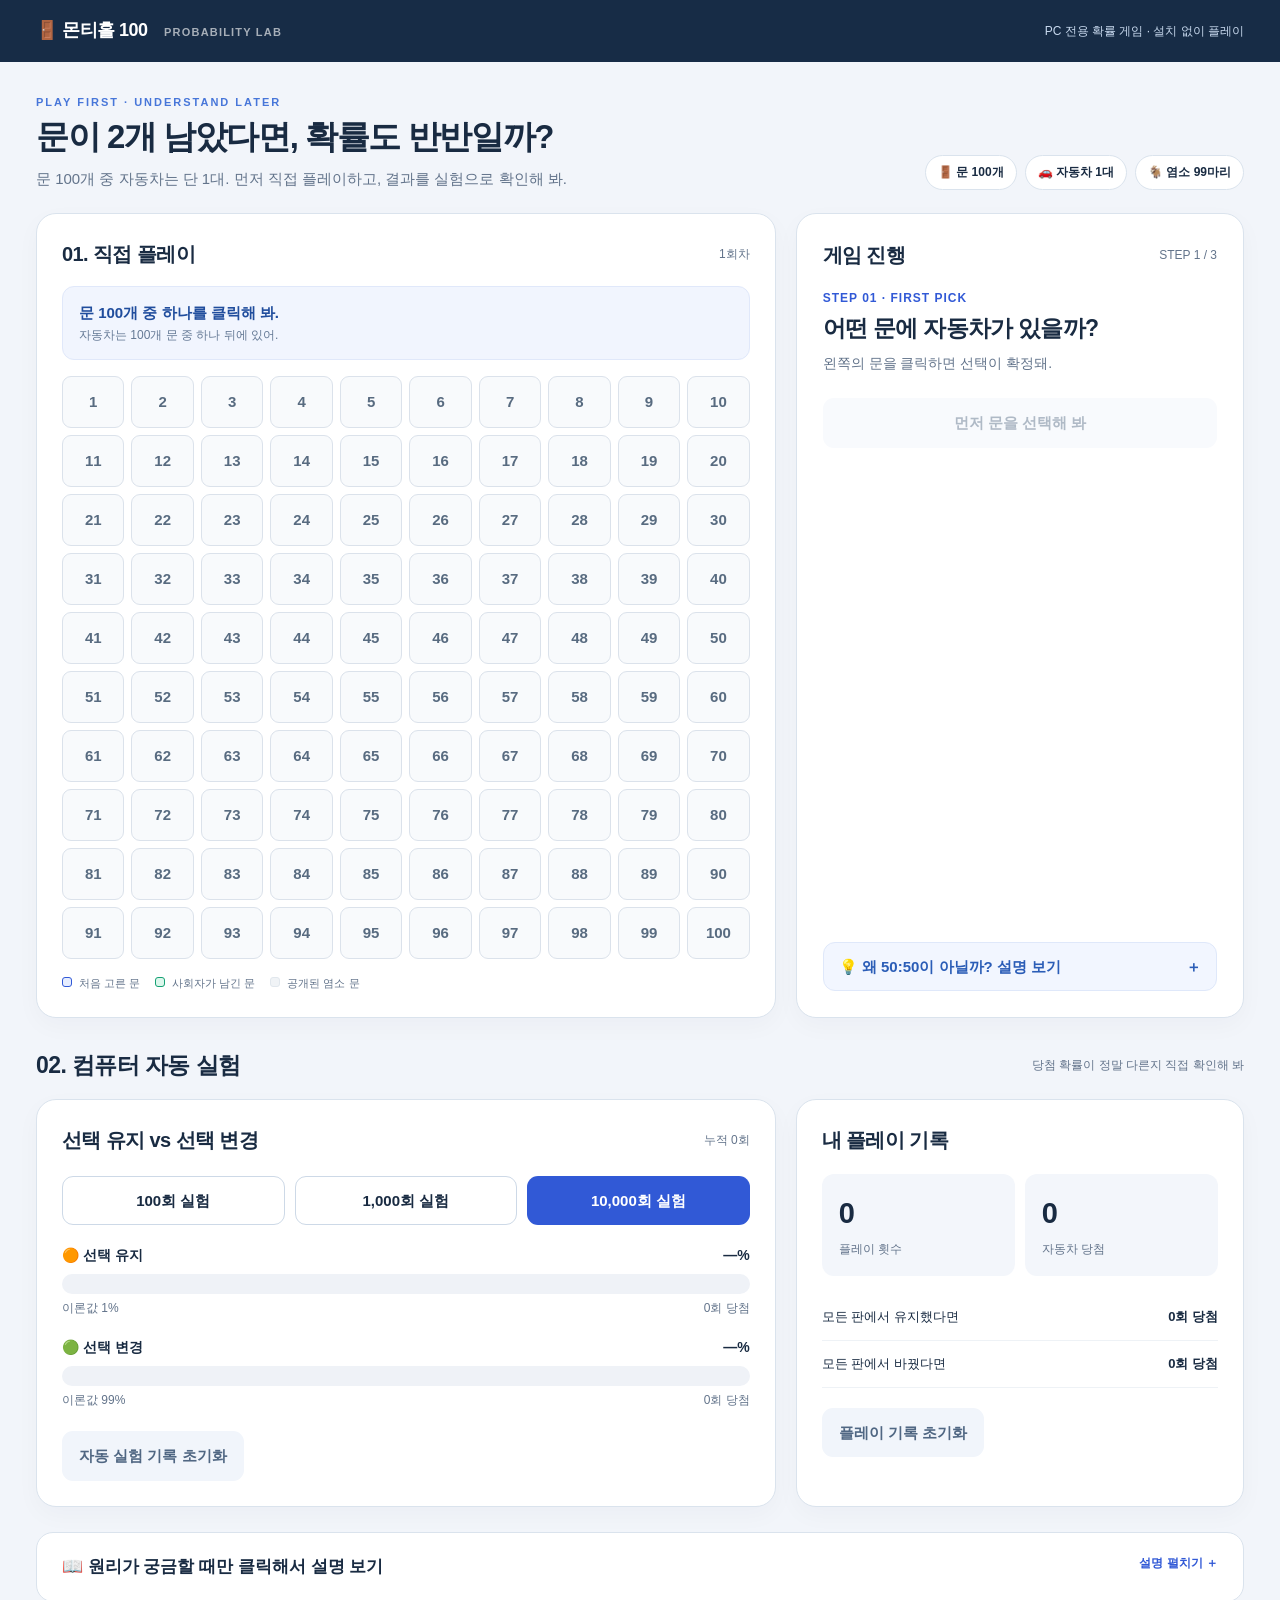
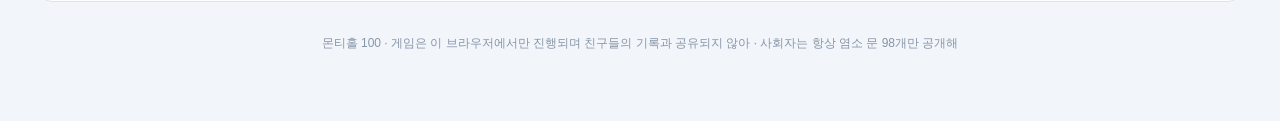
==== monty-hall-100/index.html @ f7c9f8b5 "Add standalone Monty Hall 100 game with optional explanation" ====
<!doctype html>
<html lang="ko">
<head>
<meta charset="utf-8">
<meta name="viewport" content="width=device-width,initial-scale=1">
<title>몬티홀 100 | 직접 플레이하고 확률 실험하기</title>
<meta name="description" content="문 100개로 직접 플레이하는 몬티홀 게임. 선택을 유지할지 바꿀지 결정하고 자동 실험으로 결과를 비교해 보세요.">
<style>
:root{--navy:#172c46;--blue:#3159d6;--green:#118765;--paper:#f2f5fa;--border:#dae3ed;--muted:#63748b;--ink:#192b42}
*{box-sizing:border-box}
html{scroll-behavior:smooth}
body{margin:0;min-width:1050px;background:var(--paper);color:var(--ink);font:15px/1.55 "Pretendard","Malgun Gothic",-apple-system,BlinkMacSystemFont,sans-serif}
button,summary{cursor:pointer;font:inherit}
button:focus-visible,summary:focus-visible{outline:3px solid #8fbaff;outline-offset:2px}
.wrap{width:min(1400px,calc(100% - 72px));margin:auto}
header{background:var(--navy);color:white;padding:17px 0}
header .wrap{display:flex;justify-content:space-between;align-items:center}
.brand{font-size:18px;font-weight:900;letter-spacing:-.5px}
.brand small{font-size:11px;opacity:.62;margin-left:12px;font-weight:600;letter-spacing:1.2px}
header .right{font-size:12px;color:#c8d9ee}
main{padding:32px 0 68px}
.top{display:flex;align-items:flex-end;justify-content:space-between;margin-bottom:23px;gap:22px}
.eyebrow{font-size:11px;font-weight:800;color:#4776d9;letter-spacing:2px;margin-bottom:5px}
h1{font-size:33px;margin:0 0 8px;letter-spacing:-1.4px;line-height:1.3}
.subtitle{margin:0;color:var(--muted)}
.chips{display:flex;gap:8px}
.chip{background:white;border:1px solid var(--border);border-radius:30px;padding:7px 12px;font-size:12px;font-weight:700;white-space:nowrap}
.layout{display:grid;grid-template-columns:minmax(650px,1.65fr) minmax(308px,1fr);gap:20px;align-items:stretch}
.panel{background:white;border:1px solid var(--border);border-radius:20px;box-shadow:0 8px 25px #172c4608}
.game{padding:25px}
.titleline{display:flex;align-items:center;justify-content:space-between;gap:10px}
h2{font-size:20px;letter-spacing:-.6px;margin:0}
.hint{font-size:12px;color:var(--muted)}
.alert{background:#f1f5fe;border:1px solid #e0e8fa;border-radius:12px;margin:16px 0;padding:14px 16px}
.alert b{display:block;color:#204d9d}
.alert span{display:block;color:#647995;font-size:12px;margin-top:2px}
.doorgrid{display:grid;grid-template-columns:repeat(10,minmax(0,1fr));gap:7px}
.door{height:52px;border-radius:9px;border:1px solid #dbe2eb;background:#f8fafc;color:#586b80;font-weight:800;padding:2px;transition:.12s}
.door:not(:disabled):hover{background:#e9f0ff;transform:translateY(-2px);border-color:#86a4e7}
.door:disabled{cursor:default}
.door.chosen{background:#e6edff;color:#214bc0;border:2px solid #3159d6}
.door.other{background:#dcf7ec;color:#0c7954;border:2px solid #15a174}
.door.opened{background:#f0f3f6;border:1px dashed #e1e7ed;color:#bbc5d0;font-size:13px}
.door.win{background:#d7f5e5;border:2px solid #129c66;color:#056e4b;font-size:16px}
.door.lose{font-size:16px}
.legend{display:flex;gap:15px;flex-wrap:wrap;font-size:11px;color:var(--muted);margin-top:16px}
.dot{display:inline-block;width:10px;height:10px;border-radius:3px;margin-right:4px;background:#e6edff;border:1px solid #3159d6}
.dot.green{background:#dcf7ec;border-color:#15a174}
.dot.gray{background:#f0f3f6;border-color:#e1e7ed}
.side{padding:26px;display:flex;flex-direction:column}
.step{font-size:12px;color:#3159d6;font-weight:800;letter-spacing:1px;margin:18px 0 5px}
.side h3{font-size:23px;line-height:1.35;letter-spacing:-.7px;margin:0 0 9px}
.side p{font-size:14px;color:var(--muted);margin:0 0 24px}
.actions{display:grid;gap:10px}
.btn{border-radius:11px;border:1px solid transparent;padding:12px 16px;font-weight:800;min-height:46px}
.btn.blue{background:#3159d6;color:#fff}
.btn.green{background:#118765;color:#fff}
.btn.outline{background:white;color:var(--ink);border-color:#cdd9e7}
.btn.soft{background:#f1f5fb;color:#506783}
.btn:hover{filter:brightness(.96)}
.btn:disabled{opacity:.45;cursor:default}
.small{font-size:12px;color:var(--muted)}
.result{padding:16px;border:1px solid #b9e7d1;background:#effbf3;border-radius:13px;margin:10px 0}
.result.bad{background:#fff3ed;border-color:#f4d4c1}
.result strong{font-size:19px;display:block;margin-bottom:5px}
.result span{font-size:13px;color:#50647c}
details.help{margin-top:auto;padding-top:24px}
details.help summary{list-style:none;background:#f2f6ff;border:1px solid #dfe8fa;border-radius:12px;padding:12px 15px;font-weight:800;color:#2b5db7}
details.help summary::-webkit-details-marker{display:none}
details.help summary:after{content:"＋";float:right}
details.help[open] summary:after{content:"－"}
details.help p{font-size:13px;margin:10px 2px 0;line-height:1.8}
.sectiontitle{display:flex;align-items:center;justify-content:space-between;margin:30px 0 15px}
.sectiontitle h2{font-size:23px}
.bottom{display:grid;grid-template-columns:minmax(650px,1.65fr) minmax(308px,1fr);gap:20px}
.sim{padding:25px}
.simbuttons{display:flex;gap:10px;margin:20px 0}
.simbuttons .btn{flex:1}
.barlabel{display:flex;justify-content:space-between;align-items:center;font-size:14px;font-weight:750;margin:20px 0 7px}
.track{background:#eff2f7;border-radius:30px;height:20px;overflow:hidden}
.fill{height:100%;width:0;transition:width .25s;background:#dc9a4c}
.fill.switch{background:#13a57a}
.barfoot{display:flex;justify-content:space-between;color:var(--muted);font-size:12px;margin-top:5px}
.summary{padding:25px}
.numbers{display:grid;grid-template-columns:1fr 1fr;gap:10px;margin:18px 0}
.number{padding:17px;border-radius:12px;background:#f3f6fb}
.number b{display:block;font-size:29px}
.number span{font-size:12px;color:var(--muted)}
.row{display:flex;justify-content:space-between;padding:13px 0;border-bottom:1px solid #eef2f6;font-size:13px}
.helpwide{margin-top:25px;border:1px solid var(--border);border-radius:17px;background:white}
.helpwide summary{padding:21px 25px;list-style:none;font-weight:800;font-size:17px}
.helpwide summary::-webkit-details-marker{display:none}
.helpwide summary:after{content:"설명 펼치기 ＋";float:right;font-size:12px;color:#3159d6}
.helpwide[open] summary:after{content:"설명 접기 －"}
.helpbody{padding:0 25px 22px;display:grid;grid-template-columns:1.5fr 1fr;gap:30px;color:var(--muted);font-size:14px}
.maths{border-radius:12px;background:#f1f6fb;padding:15px;color:#233b58;line-height:2}
.maths b{color:#078764}
footer{text-align:center;color:#8795a9;font-size:12px;margin-top:32px}
</style>
</head>
<body>
<header><div class="wrap"><div class="brand">🚪 몬티홀 100 <small>PROBABILITY LAB</small></div><div class="right">PC 전용 확률 게임 · 설치 없이 플레이</div></div></header>
<main class="wrap">
<section class="top"><div><div class="eyebrow">PLAY FIRST · UNDERSTAND LATER</div><h1>문이 2개 남았다면, 확률도 반반일까?</h1><p class="subtitle">문 100개 중 자동차는 단 1대. 먼저 직접 플레이하고, 결과를 실험으로 확인해 봐.</p></div><div class="chips"><span class="chip">🚪 문 100개</span><span class="chip">🚗 자동차 1대</span><span class="chip">🐐 염소 99마리</span></div></section>
<div class="layout">
<section class="panel game">
<div class="titleline"><h2>01. 직접 플레이</h2><span class="hint" id="round">1회차</span></div>
<div class="alert" aria-live="polite"><b id="status">문 100개 중 하나를 클릭해 봐.</b><span id="substatus">자동차가 있는 문은 무작위로 정해져 있어.</span></div>
<div class="doorgrid" id="doorgrid" aria-label="문 100개"></div>
<div class="legend"><span><i class="dot"></i> 처음 고른 문</span><span><i class="dot green"></i> 사회자가 남긴 문</span><span><i class="dot gray"></i> 공개된 염소 문</span></div>
</section>
<aside class="panel side">
<div class="titleline"><h2>게임 진행</h2><span class="hint" id="stagecount">STEP 1 / 3</span></div>
<div class="step" id="step">STEP 01 · FIRST PICK</div>
<h3 id="instruction">어떤 문에 자동차가 있을까?</h3>
<p id="detail">왼쪽 100개의 문 중 하나를 골라봐. 선택을 마치면 사회자가 염소 문 98개를 열어줄 거야.</p>
<div id="result"></div>
<div class="actions" id="actions"><button class="btn soft" disabled>먼저 문을 하나 선택해 봐</button></div>
<details class="help"><summary>💡 왜 50:50이 아닐까? 설명 보기</summary><p>자동차 위치를 아는 사회자가 반드시 염소 문만 골라 열기 때문이야. 처음 선택이 틀렸을 확률 99%가, 사회자가 남긴 다른 문에 그대로 유지돼.</p></details>
</aside>
</div>
<div class="sectiontitle"><h2>02. 컴퓨터 자동 실험</h2><span class="hint">당첨 확률이 정말 다른지 직접 확인해 봐</span></div>
<div class="bottom">
<section class="panel sim">
<div class="titleline"><h2>선택 유지 vs 선택 변경</h2><span class="hint" id="simcount">누적 0회</span></div>
<div class="simbuttons"><button class="btn outline" data-run="100">100회 실험</button><button class="btn outline" data-run="1000">1,000회 실험</button><button class="btn blue" data-run="10000">10,000회 실험</button></div>
<div class="barlabel"><span>🟠 선택 유지</span><span id="staytext">—%</span></div><div class="track"><div class="fill" id="staybar"></div></div><div class="barfoot"><span>이론값 1%</span><span id="staywins">0회 당첨</span></div>
<div class="barlabel"><span>🟢 선택 변경</span><span id="switchtext">—%</span></div><div class="track"><div class="fill switch" id="switchbar"></div></div><div class="barfoot"><span>이론값 99%</span><span id="switchwins">0회 당첨</span></div>
<div style="margin-top:22px"><button class="btn soft" id="resetsim">자동 실험 기록 초기화</button></div>
</section>
<section class="panel summary"><h2>내 플레이 기록</h2><div class="numbers"><div class="number"><b id="rounds">0</b><span>플레이 횟수</span></div><div class="number"><b id="wins">0</b><span>자동차 당첨</span></div></div>
<div class="row"><span>모든 판에서 유지했다면</span><b id="hypstay">0회 당첨</b></div>
<div class="row"><span>모든 판에서 바꿨다면</span><b id="hypswitch">0회 당첨</b></div>
<div style="margin-top:20px"><button class="btn soft" id="resetmanual">플레이 기록 초기화</button></div></section>
</div>
<details class="helpwide"><summary>📖 원리가 궁금할 때만 클릭해서 설명 보기</summary><div class="helpbody"><div><b>핵심은 처음에 틀렸을 확률이 99%라는 거야.</b><p>사회자는 정답을 알고 있기 때문에 자동차가 있는 문을 열지 않아. 네가 처음 틀렸다면(99%) 사회자가 남긴 다른 문이 무조건 자동차야. 따라서 바꾸면 99%로 당첨돼.</p><p>문 두 개가 같은 조건에서 무작위로 남은 것이 아니기 때문에 각각 50%가 되는 게 아니야. 만약 마지막에 자동차를 다시 무작위로 배치한다면 그때는 50:50이 맞아.</p></div><div class="maths">처음 선택 유지 성공: 1 / 100 = <strong>1%</strong><br>다른 문으로 변경 성공: 99 / 100 = <b>99%</b></div></div></details>
<footer>몬티홀 100 · 게임은 이 브라우저에서만 진행되며 친구들의 기록과 공유되지 않아 · 사회자는 항상 염소 문 98개만 공개해</footer>
</main>
<script>
(function(){
"use strict";
var grid=document.getElementById("doorgrid"), buttons=[], prize=0, pick=0, other=0, stage="pick", final=0;
var manual={rounds:0,wins:0,stay:0,switch:0}, sim={rounds:0,stay:0,switch:0};
var key="monty-100-sharing-v1";
function $(id){return document.getElementById(id)}
function rnd(n){return Math.floor(Math.random()*n)+1}
function load(){try{var saved=JSON.parse(localStorage.getItem(key)||"{}");if(saved.manual&&Number.isInteger(saved.manual.rounds))manual=saved.manual;if(saved.sim&&Number.isInteger(saved.sim.rounds))sim=saved.sim}catch(e){}}
function save(){try{localStorage.setItem(key,JSON.stringify({manual:manual,sim:sim}))}catch(e){}}
for(var i=1;i<=100;i++){var b=document.createElement("button");b.type="button";b.className="door";b.textContent=i;b.setAttribute("aria-label",i+"번 문");(function(n){b.addEventListener("click",function(){select(n)})})(i);grid.appendChild(b);buttons.push(b)}
function setActions(items){var area=$("actions");area.innerHTML="";items.forEach(function(it){var b=document.createElement("button");b.textContent=it[0];b.className="btn "+it[1];b.onclick=it[2];area.appendChild(b)})}
function select(n){if(stage!=="pick")return;pick=n;stage="selected";other=0;render()}
function reveal(){if(stage!=="selected")return;other=(pick===prize)?((pick+rnd(99)-1)%100)+1:prize;stage="offer";render()}
function choose(change){if(stage!=="offer")return;final=change?other:pick;stage="done";manual.rounds++;manual.wins+=(final===prize?1:0);manual.stay+=(pick===prize?1:0);manual.switch+=(pick===prize?0:1);save();render()}
function newRound(){prize=rnd(100);pick=0;other=0;final=0;stage="pick";render()}
function render(){
buttons.forEach(function(b,i){var n=i+1, opened=(stage==="offer"||stage==="done")&&n!==pick&&n!==other;b.className="door";b.disabled=stage!=="pick";b.textContent=n;
if(opened){b.classList.add("opened");b.textContent="🐐";}else if(stage==="done"&&n===prize){b.classList.add("win");b.textContent="🚗";}else if(stage==="done"&&(n===pick||n===other)){b.classList.add("lose");b.textContent="🐐";}else if(n===pick){b.classList.add("chosen")}else if(n===other){b.classList.add("other")}
});
$("round").textContent=(manual.rounds+(stage==="done"?0:1))+"회차";
$("result").innerHTML="";
if(stage==="pick"){
$("stagecount").textContent="STEP 1 / 3";$("step").textContent="STEP 01 · FIRST PICK";$("status").textContent="문 100개 중 하나를 클릭해 봐.";$("substatus").textContent="자동차는 100개 문 중 하나 뒤에 있어.";$("instruction").textContent="어떤 문에 자동차가 있을까?";$("detail").textContent="왼쪽의 문을 클릭하면 선택이 확정돼.";setActions([["먼저 문을 선택해 봐","soft",function(){}]]);$("actions").firstChild.disabled=true;
}else if(stage==="selected"){
$("stagecount").textContent="STEP 2 / 3";$("step").textContent="STEP 02 · HOST REVEAL";$("status").textContent=pick+"번 문을 골랐어!";$("substatus").textContent="사회자는 자동차의 위치를 알고 있어.";$("instruction").textContent="사회자가 염소 문 98개를 열어줄게.";$("detail").textContent="자동차가 있는 문은 절대로 열지 않고, 문 2개만 남겨.";setActions([["염소 문 98개 열기 →","blue",reveal],["처음부터 다시 고르기","soft",newRound]]);
}else if(stage==="offer"){
$("stagecount").textContent="STEP 3 / 3";$("step").textContent="STEP 03 · MAKE A CHOICE";$("status").textContent="염소 문 98개가 공개됐어!";$("substatus").textContent=pick+"번과 "+other+"번 문만 닫혀 있어.";$("instruction").textContent="처음 선택을 유지할까, 바꿀까?";$("detail").textContent="어느 쪽이 더 유리하다고 생각해? 마음대로 결정해 봐.";setActions([["처음 "+pick+"번 문 유지하기","outline",function(){choose(false)}],["다른 "+other+"번 문으로 바꾸기","green",function(){choose(true)}]]);
}else{
var win=final===prize;
$("stagecount").textContent="RESULT";$("step").textContent="RESULT · GAME OVER";$("status").textContent=win?"🎉 자동차 당첨!":"🐐 아쉽게도 염소야!";$("substatus").textContent="자동차는 "+prize+"번 문 뒤에 있었어.";$("instruction").textContent=win?"이번 선택은 성공했어!":"이번 선택은 실패했어!";$("detail").textContent="처음 선택 "+pick+"번 · 최종 선택 "+final+"번";
var r=document.createElement("div");r.className="result"+(win?"":" bad");r.innerHTML="<strong>"+(win?"🚗 자동차 당첨!":"🐐 꽝! 다음 판에 도전")+"</strong><span>정답 "+prize+"번 · 네 최종 선택 "+final+"번</span>";$("result").appendChild(r);
setActions([["다음 게임 시작 →","blue",newRound]]);
}
$("rounds").textContent=manual.rounds.toLocaleString("ko-KR");$("wins").textContent=manual.wins.toLocaleString("ko-KR");$("hypstay").textContent=manual.stay+"회 당첨";$("hypswitch").textContent=manual.switch+"회 당첨";
}
function rendersim(){
$("simcount").textContent="누적 "+sim.rounds.toLocaleString("ko-KR")+"회";
var a=sim.rounds?100*sim.stay/sim.rounds:0,b=sim.rounds?100*sim.switch/sim.rounds:0;
$("staytext").textContent=sim.rounds?a.toFixed(2)+"%":"—%";$("switchtext").textContent=sim.rounds?b.toFixed(2)+"%":"—%";
$("staybar").style.width=a+"%";$("switchbar").style.width=b+"%";
$("staywins").textContent=sim.stay.toLocaleString("ko-KR")+"회 당첨";$("switchwins").textContent=sim.switch.toLocaleString("ko-KR")+"회 당첨";
}
document.querySelectorAll("[data-run]").forEach(function(btn){btn.onclick=function(){var n=Number(btn.getAttribute("data-run"));for(var i=0;i<n;i++){var first=rnd(100),p=rnd(100);sim.rounds++;if(first===p)sim.stay++;else sim.switch++}save();rendersim()}});
$("resetsim").onclick=function(){sim={rounds:0,stay:0,switch:0};save();rendersim()};
$("resetmanual").onclick=function(){manual={rounds:0,wins:0,stay:0,switch:0};save();newRound()};
load();newRound();rendersim();
})();
</script>
</body>
</html>
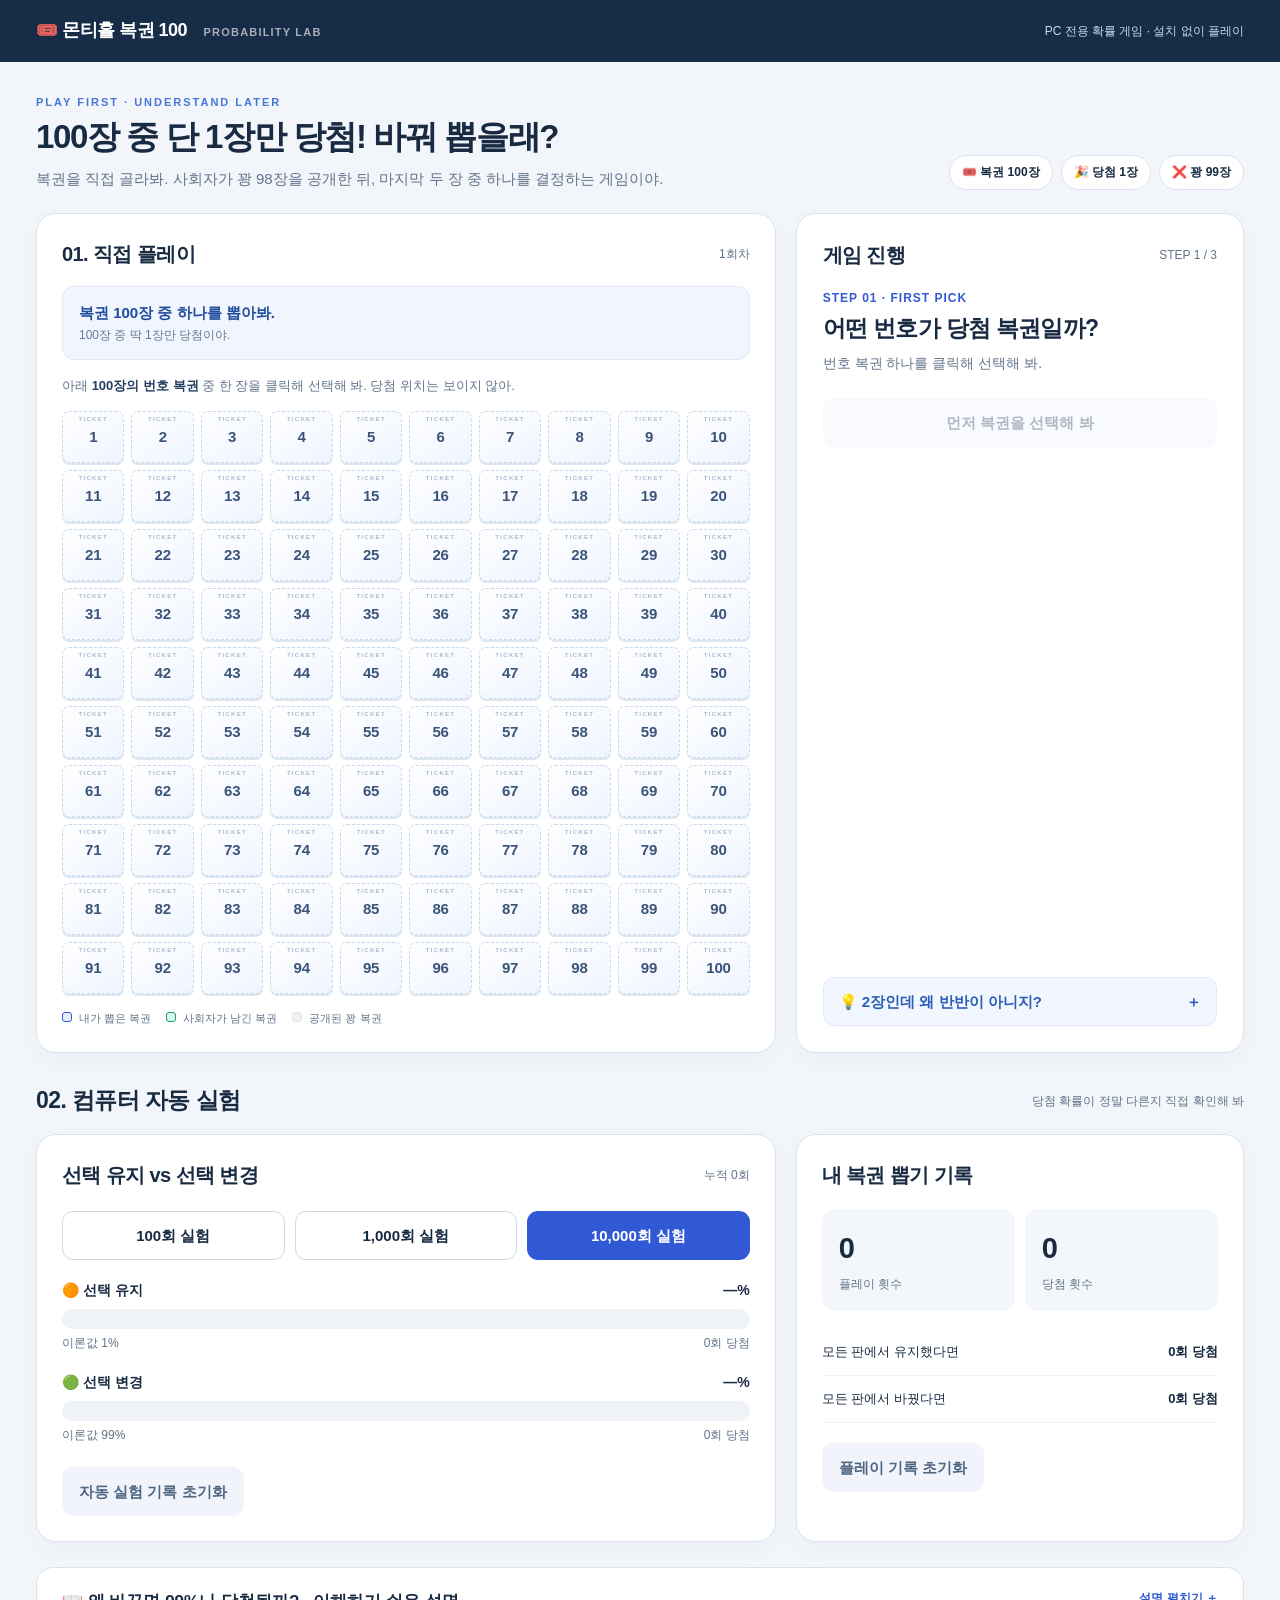
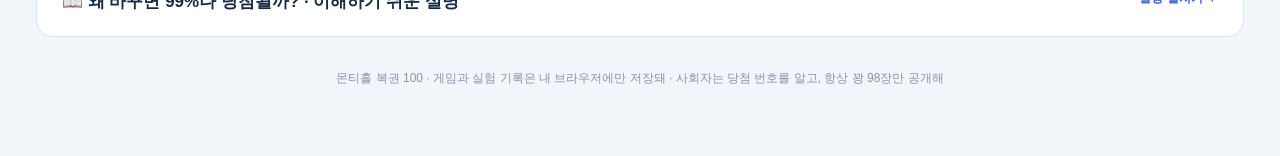
==== commit 2673e139: "Use lottery ticket picking UI and intuitive 10,000-round Monty Hall explanation" ====
--- a/monty-hall-100/index.html
+++ b/monty-hall-100/index.html
@@ -3,8 +3,8 @@
 <head>
 <meta charset="utf-8">
 <meta name="viewport" content="width=device-width,initial-scale=1">
-<title>몬티홀 100 | 직접 플레이하고 확률 실험하기</title>
-<meta name="description" content="문 100개로 직접 플레이하는 몬티홀 게임. 선택을 유지할지 바꿀지 결정하고 자동 실험으로 결과를 비교해 보세요.">
+<title>몬티홀 복권 100 | 복권 뽑기와 확률 실험</title>
+<meta name="description" content="복권 100장 중 1장만 당첨되는 몬티홀 게임. 1장을 직접 뽑아보고 10,000회 실험과 확률을 비교해 보세요.">
 <style>
 :root{--navy:#172c46;--blue:#3159d6;--green:#118765;--paper:#f2f5fa;--border:#dae3ed;--muted:#63748b;--ink:#192b42}
 *{box-sizing:border-box}
@@ -42,7 +42,32 @@
 .door.other{background:#dcf7ec;color:#0c7954;border:2px solid #15a174}
 .door.opened{background:#f0f3f6;border:1px dashed #e1e7ed;color:#bbc5d0;font-size:13px}
 .door.win{background:#d7f5e5;border:2px solid #129c66;color:#056e4b;font-size:16px}
-.door.lose{font-size:16px}
+.door.lose{font-size:12px;font-weight:900}
+.door{position:relative;border:1.5px dashed #c9d9eb;border-radius:7px;background:linear-gradient(145deg,#fff,#eef4ff);box-shadow:0 2px 0 #dce6f1;transform-origin:50% 50%;color:#3b5478;letter-spacing:-.2px}
+.door:before{content:"TICKET";position:absolute;top:3px;left:0;right:0;color:#aab9cb;font-size:6px;letter-spacing:1.3px;font-weight:900}
+.door:not(:disabled):hover{transform:translateY(-3px) rotate(-1deg);box-shadow:0 6px 12px #5073a12a}
+.door.chosen{box-shadow:0 0 0 3px #3159d61c;background:#e2edff}
+.door.other{box-shadow:0 0 0 3px #11876522;background:#dbf9ed}
+.door.opened{color:#b8c0c9;background:#f3f5f8;border:1px dashed #e0e6ec;box-shadow:none;filter:saturate(.25)}
+.door.opened:before,.door.win:before,.door.lose:before{content:""}
+.door.win{font-size:12px;box-shadow:0 0 0 3px #11876526;animation:prize-pulse .65s ease-out}
+.door.lose{background:#f5f5f5}
+@keyframes prize-pulse{0%{transform:scale(.88)}55%{transform:scale(1.13)}100%{transform:scale(1)}}
+@media (prefers-reduced-motion:reduce){.door{animation:none!important;transition:none!important}}
+.ticketintro{margin:0 0 15px;font-size:13px;color:#63748b}
+.ticketintro strong{color:#243e61}
+.whycards{display:grid;grid-template-columns:1fr 1fr;gap:12px;margin:14px 0}
+.whycard{background:#f5f8fc;border:1px solid #e4ecf5;border-radius:12px;padding:15px}
+.whycard span{display:block;color:#72829a;font-size:12px}
+.whycard b{display:block;font-size:22px;color:#1b385f}
+.whycard b.green{color:#118765}
+.exampletable{border-collapse:collapse;width:100%;font-size:13px;margin-top:10px}
+.exampletable td,.exampletable th{text-align:left;border-bottom:1px solid #e3eaf2;padding:9px 6px}
+.exampletable th{color:#466385;font-weight:800}
+.helptitle{font-weight:900;color:#223b56;font-size:16px;margin:8px 0}
+.helpwide .helpbody{display:block}
+.footnote{font-size:12px;color:#708198}
+.tagline{font-size:12px;color:#778fae;font-weight:800;letter-spacing:.5px}
 .legend{display:flex;gap:15px;flex-wrap:wrap;font-size:11px;color:var(--muted);margin-top:16px}
 .dot{display:inline-block;width:10px;height:10px;border-radius:3px;margin-right:4px;background:#e6edff;border:1px solid #3159d6}
 .dot.green{background:#dcf7ec;border-color:#15a174}
@@ -99,24 +124,24 @@
 </style>
 </head>
 <body>
-<header><div class="wrap"><div class="brand">🚪 몬티홀 100 <small>PROBABILITY LAB</small></div><div class="right">PC 전용 확률 게임 · 설치 없이 플레이</div></div></header>
+<header><div class="wrap"><div class="brand">🎟️ 몬티홀 복권 100 <small>PROBABILITY LAB</small></div><div class="right">PC 전용 확률 게임 · 설치 없이 플레이</div></div></header>
 <main class="wrap">
-<section class="top"><div><div class="eyebrow">PLAY FIRST · UNDERSTAND LATER</div><h1>문이 2개 남았다면, 확률도 반반일까?</h1><p class="subtitle">문 100개 중 자동차는 단 1대. 먼저 직접 플레이하고, 결과를 실험으로 확인해 봐.</p></div><div class="chips"><span class="chip">🚪 문 100개</span><span class="chip">🚗 자동차 1대</span><span class="chip">🐐 염소 99마리</span></div></section>
+<section class="top"><div><div class="eyebrow">PLAY FIRST · UNDERSTAND LATER</div><h1>100장 중 단 1장만 당첨! 바꿔 뽑을래?</h1><p class="subtitle">복권을 직접 골라봐. 사회자가 꽝 98장을 공개한 뒤, 마지막 두 장 중 하나를 결정하는 게임이야.</p></div><div class="chips"><span class="chip">🎟️ 복권 100장</span><span class="chip">🎉 당첨 1장</span><span class="chip">❌ 꽝 99장</span></div></section>
 <div class="layout">
 <section class="panel game">
 <div class="titleline"><h2>01. 직접 플레이</h2><span class="hint" id="round">1회차</span></div>
-<div class="alert" aria-live="polite"><b id="status">문 100개 중 하나를 클릭해 봐.</b><span id="substatus">자동차가 있는 문은 무작위로 정해져 있어.</span></div>
-<div class="doorgrid" id="doorgrid" aria-label="문 100개"></div>
-<div class="legend"><span><i class="dot"></i> 처음 고른 문</span><span><i class="dot green"></i> 사회자가 남긴 문</span><span><i class="dot gray"></i> 공개된 염소 문</span></div>
+<div class="alert" aria-live="polite"><b id="status">복권 100장 중 마음에 드는 한 장을 뽑아봐.</b><span id="substatus">당첨 복권은 단 한 장, 게임마다 무작위로 정해져 있어.</span></div>
+<p class="ticketintro">아래 <strong>100장의 번호 복권</strong> 중 한 장을 클릭해 선택해 봐. 당첨 위치는 보이지 않아.</p><div class="doorgrid" id="doorgrid" aria-label="번호 복권 100장"></div>
+<div class="legend"><span><i class="dot"></i> 내가 뽑은 복권</span><span><i class="dot green"></i> 사회자가 남긴 복권</span><span><i class="dot gray"></i> 공개된 꽝 복권</span></div>
 </section>
 <aside class="panel side">
 <div class="titleline"><h2>게임 진행</h2><span class="hint" id="stagecount">STEP 1 / 3</span></div>
 <div class="step" id="step">STEP 01 · FIRST PICK</div>
-<h3 id="instruction">어떤 문에 자동차가 있을까?</h3>
-<p id="detail">왼쪽 100개의 문 중 하나를 골라봐. 선택을 마치면 사회자가 염소 문 98개를 열어줄 거야.</p>
+<h3 id="instruction">어느 복권이 당첨일까?</h3>
+<p id="detail">왼쪽에 놓인 복권 100장 중 1장을 뽑아봐. 사회자는 당첨 번호를 알고, 꽝 복권 98장을 공개해.</p>
 <div id="result"></div>
 <div class="actions" id="actions"><button class="btn soft" disabled>먼저 문을 하나 선택해 봐</button></div>
-<details class="help"><summary>💡 왜 50:50이 아닐까? 설명 보기</summary><p>자동차 위치를 아는 사회자가 반드시 염소 문만 골라 열기 때문이야. 처음 선택이 틀렸을 확률 99%가, 사회자가 남긴 다른 문에 그대로 유지돼.</p></details>
+<details class="help"><summary>💡 2장인데 왜 반반이 아니지?</summary><p>처음 네 복권 1장이 당첨일 확률은 1%, 사회자가 가진 나머지 99장 중 당첨이 있을 확률은 99%야. 사회자는 당첨 복권을 알고 꽝 98장만 보여줘. 그래서 네가 처음에 꽝을 뽑았던 99%의 경우, 남은 다른 1장이 무조건 당첨이야.</p></details>
 </aside>
 </div>
 <div class="sectiontitle"><h2>02. 컴퓨터 자동 실험</h2><span class="hint">당첨 확률이 정말 다른지 직접 확인해 봐</span></div>
@@ -128,13 +153,26 @@
 <div class="barlabel"><span>🟢 선택 변경</span><span id="switchtext">—%</span></div><div class="track"><div class="fill switch" id="switchbar"></div></div><div class="barfoot"><span>이론값 99%</span><span id="switchwins">0회 당첨</span></div>
 <div style="margin-top:22px"><button class="btn soft" id="resetsim">자동 실험 기록 초기화</button></div>
 </section>
-<section class="panel summary"><h2>내 플레이 기록</h2><div class="numbers"><div class="number"><b id="rounds">0</b><span>플레이 횟수</span></div><div class="number"><b id="wins">0</b><span>자동차 당첨</span></div></div>
+<section class="panel summary"><h2>내 복권 뽑기 기록</h2><div class="numbers"><div class="number"><b id="rounds">0</b><span>플레이 횟수</span></div><div class="number"><b id="wins">0</b><span>당첨 횟수</span></div></div>
 <div class="row"><span>모든 판에서 유지했다면</span><b id="hypstay">0회 당첨</b></div>
 <div class="row"><span>모든 판에서 바꿨다면</span><b id="hypswitch">0회 당첨</b></div>
 <div style="margin-top:20px"><button class="btn soft" id="resetmanual">플레이 기록 초기화</button></div></section>
 </div>
-<details class="helpwide"><summary>📖 원리가 궁금할 때만 클릭해서 설명 보기</summary><div class="helpbody"><div><b>핵심은 처음에 틀렸을 확률이 99%라는 거야.</b><p>사회자는 정답을 알고 있기 때문에 자동차가 있는 문을 열지 않아. 네가 처음 틀렸다면(99%) 사회자가 남긴 다른 문이 무조건 자동차야. 따라서 바꾸면 99%로 당첨돼.</p><p>문 두 개가 같은 조건에서 무작위로 남은 것이 아니기 때문에 각각 50%가 되는 게 아니야. 만약 마지막에 자동차를 다시 무작위로 배치한다면 그때는 50:50이 맞아.</p></div><div class="maths">처음 선택 유지 성공: 1 / 100 = <strong>1%</strong><br>다른 문으로 변경 성공: 99 / 100 = <b>99%</b></div></div></details>
-<footer>몬티홀 100 · 게임은 이 브라우저에서만 진행되며 친구들의 기록과 공유되지 않아 · 사회자는 항상 염소 문 98개만 공개해</footer>
+<details class="helpwide"><summary>📖 왜 바꾸면 99%나 당첨될까? · 이해하기 쉬운 설명</summary>
+<div class="helpbody">
+<div class="helptitle">① 네가 1장, 사회자가 나머지 99장을 갖고 시작해.</div>
+<p>100장 중 당첨은 딱 1장이야. 네가 처음 뽑은 복권이 당첨일 확률은 <b>1%</b>, 네가 안 뽑은 99장 사이에 당첨이 있을 확률은 <b>99%</b>겠지?</p>
+<div class="whycards"><div class="whycard"><span>내가 가진 복권 1장</span><b>1% 당첨</b></div><div class="whycard"><span>사회자가 가진 복권 99장</span><b class="green">99% 당첨</b></div></div>
+<div class="helptitle">② 사회자가 '꽝인 걸 아는' 98장을 공개해.</div>
+<p>사회자는 당첨 번호를 알고 있어. 그래서 자기 쪽 99장 중 <b>꽝 98장만</b> 골라서 공개하고, 딱 1장을 남겨. 원래 그 99장에 있었던 당첨 가능성 99%가 사라지는 걸까? 아니지. <b>당첨 복권을 일부러 남겼기 때문</b>이야.</p>
+<div class="helptitle">③ 같은 게임을 10,000번 반복했다고 생각해 봐.</div>
+<p>매번 복권 100장 중 하나를 처음 뽑고, 사회자는 꽝 98장을 공개해. 10,000번을 반복하면 대략 이런 일이 생겨.</p>
+<table class="exampletable"><thead><tr><th>처음 뽑았던 복권</th><th>대략 몇 번?</th><th>유지하면</th><th>바꾸면</th></tr></thead><tbody><tr><td>당첨이었다</td><td>100번 (1%)</td><td>당첨</td><td>꽝</td></tr><tr><td>꽝이었다</td><td>9,900번 (99%)</td><td>꽝</td><td>당첨</td></tr></tbody></table>
+<div class="whycards"><div class="whycard"><span>10,000번 내내 유지하면</span><b>약 100번 당첨</b></div><div class="whycard"><span>10,000번 내내 바꾸면</span><b class="green">약 9,900번 당첨</b></div></div>
+<p>중요한 건 마지막에 복권이 2장 남았다는 사실이 아니라, <b>사회자가 당첨 번호를 알고 꽝만 제거했다</b>는 사실이야. 마지막에 복권을 새로 섞는 독립시행이 아니어서 50:50이 되지 않아.</p>
+<p class="footnote">위 당첨 횟수는 10,000번 반복했을 때의 기대값이야. 실제 자동 실험 결과는 무작위라 조금 다를 수 있어. 사회자가 당첨 번호를 모르고 무작위로 98장을 공개했다면 조건이 달라져.</p>
+</div></details>
+<footer>몬티홀 복권 100 · 게임과 실험 기록은 내 브라우저에만 저장돼 · 사회자는 당첨 번호를 알고, 항상 꽝 98장만 공개해</footer>
 </main>
 <script>
 (function(){
@@ -146,7 +184,7 @@
 function rnd(n){return Math.floor(Math.random()*n)+1}
 function load(){try{var saved=JSON.parse(localStorage.getItem(key)||"{}");if(saved.manual&&Number.isInteger(saved.manual.rounds))manual=saved.manual;if(saved.sim&&Number.isInteger(saved.sim.rounds))sim=saved.sim}catch(e){}}
 function save(){try{localStorage.setItem(key,JSON.stringify({manual:manual,sim:sim}))}catch(e){}}
-for(var i=1;i<=100;i++){var b=document.createElement("button");b.type="button";b.className="door";b.textContent=i;b.setAttribute("aria-label",i+"번 문");(function(n){b.addEventListener("click",function(){select(n)})})(i);grid.appendChild(b);buttons.push(b)}
+for(var i=1;i<=100;i++){var b=document.createElement("button");b.type="button";b.className="door";b.textContent=i;b.setAttribute("aria-label",i+"번 복권");(function(n){b.addEventListener("click",function(){select(n)})})(i);grid.appendChild(b);buttons.push(b)}
 function setActions(items){var area=$("actions");area.innerHTML="";items.forEach(function(it){var b=document.createElement("button");b.textContent=it[0];b.className="btn "+it[1];b.onclick=it[2];area.appendChild(b)})}
 function select(n){if(stage!=="pick")return;pick=n;stage="selected";other=0;render()}
 function reveal(){if(stage!=="selected")return;other=(pick===prize)?((pick+rnd(99)-1)%100)+1:prize;stage="offer";render()}
@@ -154,21 +192,21 @@
 function newRound(){prize=rnd(100);pick=0;other=0;final=0;stage="pick";render()}
 function render(){
 buttons.forEach(function(b,i){var n=i+1, opened=(stage==="offer"||stage==="done")&&n!==pick&&n!==other;b.className="door";b.disabled=stage!=="pick";b.textContent=n;
-if(opened){b.classList.add("opened");b.textContent="🐐";}else if(stage==="done"&&n===prize){b.classList.add("win");b.textContent="🚗";}else if(stage==="done"&&(n===pick||n===other)){b.classList.add("lose");b.textContent="🐐";}else if(n===pick){b.classList.add("chosen")}else if(n===other){b.classList.add("other")}
+if(opened){b.classList.add("opened");b.textContent="꽝";}else if(stage==="done"&&n===prize){b.classList.add("win");b.textContent="🎉당첨";}else if(stage==="done"&&(n===pick||n===other)){b.classList.add("lose");b.textContent="꽝";}else if(n===pick){b.classList.add("chosen")}else if(n===other){b.classList.add("other")}
 });
 $("round").textContent=(manual.rounds+(stage==="done"?0:1))+"회차";
 $("result").innerHTML="";
 if(stage==="pick"){
-$("stagecount").textContent="STEP 1 / 3";$("step").textContent="STEP 01 · FIRST PICK";$("status").textContent="문 100개 중 하나를 클릭해 봐.";$("substatus").textContent="자동차는 100개 문 중 하나 뒤에 있어.";$("instruction").textContent="어떤 문에 자동차가 있을까?";$("detail").textContent="왼쪽의 문을 클릭하면 선택이 확정돼.";setActions([["먼저 문을 선택해 봐","soft",function(){}]]);$("actions").firstChild.disabled=true;
+$("stagecount").textContent="STEP 1 / 3";$("step").textContent="STEP 01 · FIRST PICK";$("status").textContent="복권 100장 중 하나를 뽑아봐.";$("substatus").textContent="100장 중 딱 1장만 당첨이야.";$("instruction").textContent="어떤 번호가 당첨 복권일까?";$("detail").textContent="번호 복권 하나를 클릭해 선택해 봐.";setActions([["먼저 복권을 선택해 봐","soft",function(){}]]);$("actions").firstChild.disabled=true;
 }else if(stage==="selected"){
-$("stagecount").textContent="STEP 2 / 3";$("step").textContent="STEP 02 · HOST REVEAL";$("status").textContent=pick+"번 문을 골랐어!";$("substatus").textContent="사회자는 자동차의 위치를 알고 있어.";$("instruction").textContent="사회자가 염소 문 98개를 열어줄게.";$("detail").textContent="자동차가 있는 문은 절대로 열지 않고, 문 2개만 남겨.";setActions([["염소 문 98개 열기 →","blue",reveal],["처음부터 다시 고르기","soft",newRound]]);
+$("stagecount").textContent="STEP 2 / 3";$("step").textContent="STEP 02 · HOST REVEAL";$("status").textContent=pick+"번 복권을 뽑았어!";$("substatus").textContent="사회자는 당첨 번호를 알고 있어.";$("instruction").textContent="사회자가 꽝 복권 98장을 공개할게.";$("detail").textContent="당첨 복권은 절대로 공개하지 않고, 2장만 남겨.";setActions([["꽝 복권 98장 공개하기 →","blue",reveal],["처음부터 다시 뽑기","soft",newRound]]);
 }else if(stage==="offer"){
-$("stagecount").textContent="STEP 3 / 3";$("step").textContent="STEP 03 · MAKE A CHOICE";$("status").textContent="염소 문 98개가 공개됐어!";$("substatus").textContent=pick+"번과 "+other+"번 문만 닫혀 있어.";$("instruction").textContent="처음 선택을 유지할까, 바꿀까?";$("detail").textContent="어느 쪽이 더 유리하다고 생각해? 마음대로 결정해 봐.";setActions([["처음 "+pick+"번 문 유지하기","outline",function(){choose(false)}],["다른 "+other+"번 문으로 바꾸기","green",function(){choose(true)}]]);
+$("stagecount").textContent="STEP 3 / 3";$("step").textContent="STEP 03 · MAKE A CHOICE";$("status").textContent="꽝 복권 98장이 공개됐어!";$("substatus").textContent=pick+"번과 "+other+"번 복권만 남았어.";$("instruction").textContent="복권을 유지할까, 바꿔 뽑을까?";$("detail").textContent="두 장만 남았지만 둘의 당첨 확률은 같지 않을 수 있어.";setActions([["처음 "+pick+"번 복권 유지","outline",function(){choose(false)}],["다른 "+other+"번 복권으로 바꾸기","green",function(){choose(true)}]]);
 }else{
 var win=final===prize;
-$("stagecount").textContent="RESULT";$("step").textContent="RESULT · GAME OVER";$("status").textContent=win?"🎉 자동차 당첨!":"🐐 아쉽게도 염소야!";$("substatus").textContent="자동차는 "+prize+"번 문 뒤에 있었어.";$("instruction").textContent=win?"이번 선택은 성공했어!":"이번 선택은 실패했어!";$("detail").textContent="처음 선택 "+pick+"번 · 최종 선택 "+final+"번";
-var r=document.createElement("div");r.className="result"+(win?"":" bad");r.innerHTML="<strong>"+(win?"🚗 자동차 당첨!":"🐐 꽝! 다음 판에 도전")+"</strong><span>정답 "+prize+"번 · 네 최종 선택 "+final+"번</span>";$("result").appendChild(r);
-setActions([["다음 게임 시작 →","blue",newRound]]);
+$("stagecount").textContent="RESULT";$("step").textContent="RESULT · GAME OVER";$("status").textContent=win?"🎉 당첨 복권이야!":"❌ 꽝 복권이야!";$("substatus").textContent="당첨 번호는 "+prize+"번이었어.";$("instruction").textContent=win?"이번에는 당첨!":"아쉽지만 이번에는 꽝!";$("detail").textContent="처음 뽑은 복권 "+pick+"번 · 최종 "+final+"번";
+var r=document.createElement("div");r.className="result"+(win?"":" bad");r.innerHTML="<strong>"+(win?"🎉 복권 당첨!":"❌ 꽝! 다음 판에 도전")+"</strong><span>당첨 번호 "+prize+"번 · 네 최종 선택 "+final+"번</span>";$("result").appendChild(r);
+setActions([["복권 다시 뽑기 →","blue",newRound]]);
 }
 $("rounds").textContent=manual.rounds.toLocaleString("ko-KR");$("wins").textContent=manual.wins.toLocaleString("ko-KR");$("hypstay").textContent=manual.stay+"회 당첨";$("hypswitch").textContent=manual.switch+"회 당첨";
 }
